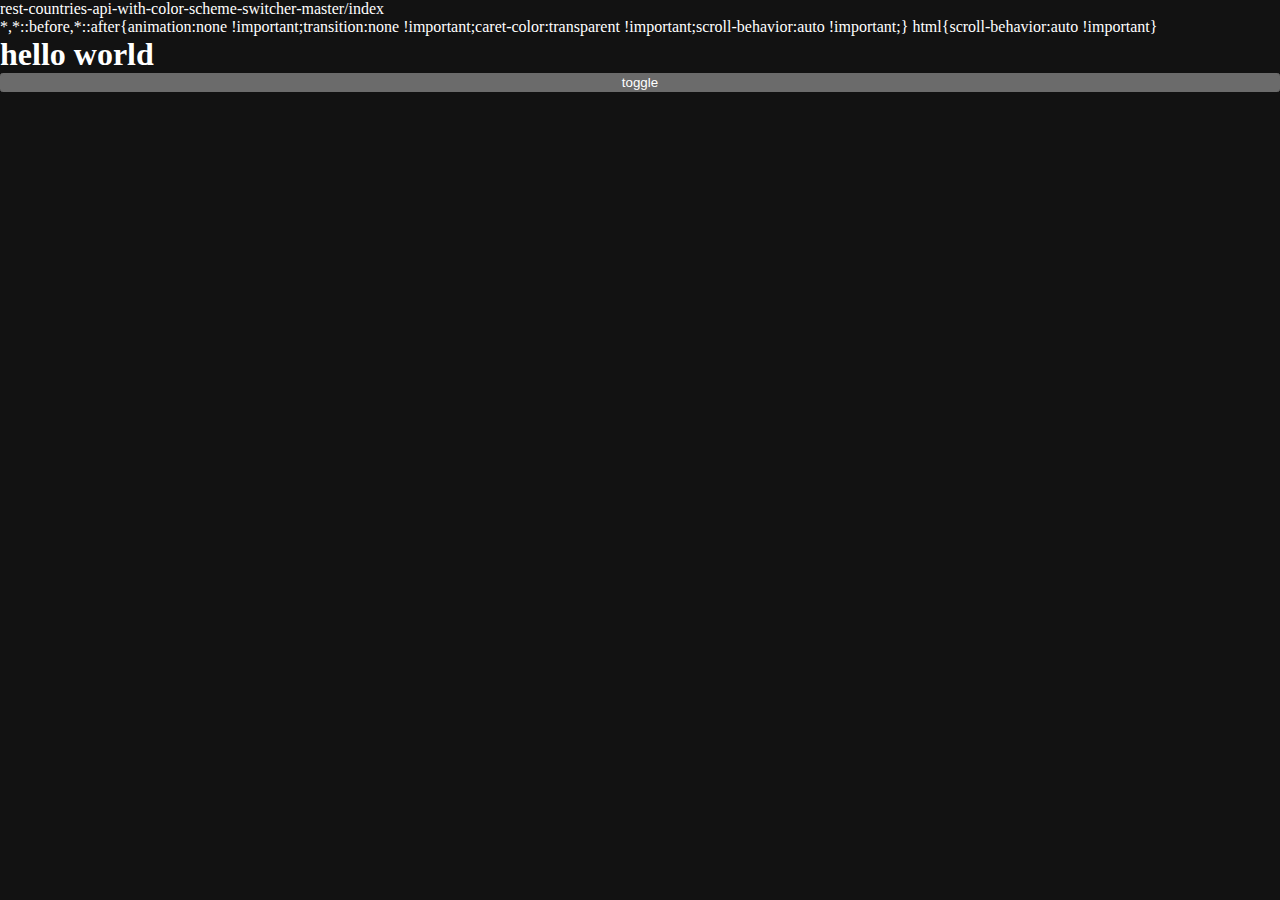
==== src/index.html @ 4527ab5f "first commit of the project, start up and a litte of commit" ====
<!DOCTYPE html>
<html lang="en" class="dark">
<head>
    <meta charset="UTF-8">
    <meta name="viewport" content="width=device-width, initial-scale=1.0">
    <link rel="shortcut icon" href="../public/Moha_tangx logo.png" type="image/x-icon">
    <link rel="stylesheet" href="style.css">
    <title>rest-countries-api-with-color-scheme-switcher-master/index</title>
</head>
<body>
    <nav></nav>
    <header></header>
    <main>
        <h1>hello  world</h1>
        <button>toggle</button>
    </main>
    <footer>
    </footer>
    <script src="app.js" ></script>
</body>
</html>
---- src/style.css ----
*,
*::before,
*::after{
padding:0;
margin: 0;
box-sizing: border-box;
text-decoration: none;
display: flex;
flex-direction: column;
}

html.dark{
    color-scheme: dark;
}
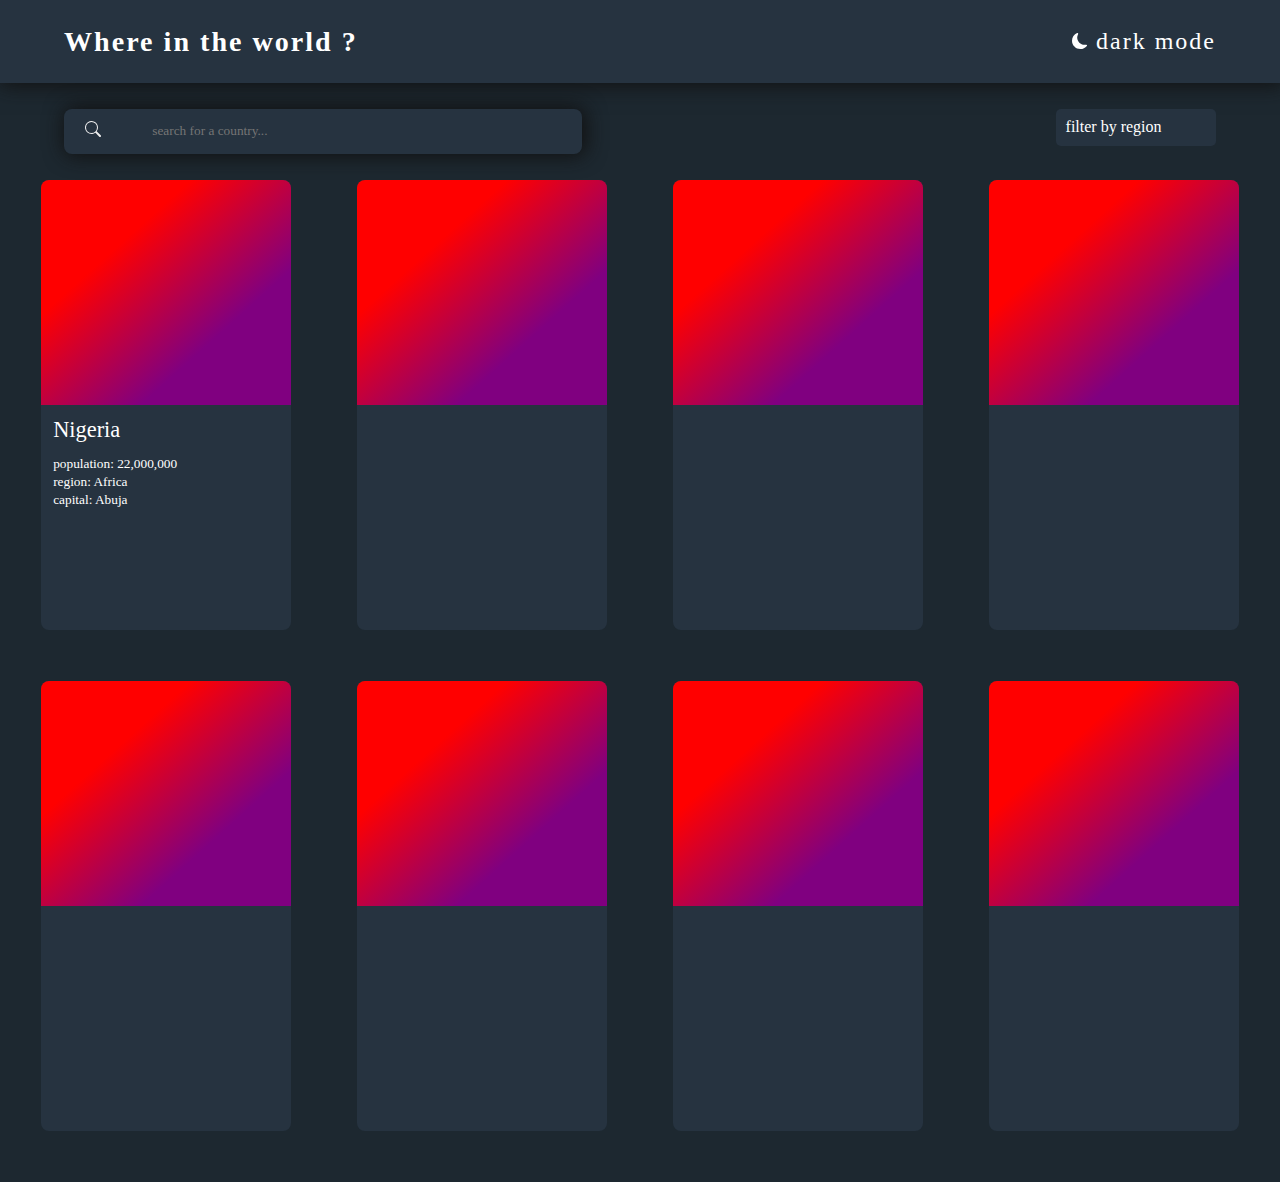
==== commit f9e44fe4: "done with the home page" ====
--- a/src/index.html
+++ b/src/index.html
@@ -1,21 +1,110 @@
 <!DOCTYPE html>
 <html lang="en" class="dark">
-<head>
-    <meta charset="UTF-8">
-    <meta name="viewport" content="width=device-width, initial-scale=1.0">
-    <link rel="shortcut icon" href="../public/Moha_tangx logo.png" type="image/x-icon">
-    <link rel="stylesheet" href="style.css">
-    <title>rest-countries-api-with-color-scheme-switcher-master/index</title>
-</head>
-<body>
-    <nav></nav>
-    <header></header>
-    <main>
-        <h1>hello  world</h1>
-        <button>toggle</button>
-    </main>
-    <footer>
-    </footer>
-    <script src="app.js" ></script>
-</body>
+
+    <head>
+        <meta charset="UTF-8">
+        <meta name="viewport" content="width=device-width, initial-scale=1.0">
+        <link rel="stylesheet" href="style.css">
+        <link rel="shortcut icon" href="../public/Moha_tangx logo.png" type="image/x-icon">
+        <title>rest-countries-api-with-color-scheme-switcher-master/index</title>
+    </head>
+
+    <body>
+        <nav>
+            <h3>
+                Where in the world ?
+            </h3>
+            <button class="dark-mode-toggle-btn">
+                <i>
+                    <svg xmlns="http://www.w3.org/2000/svg" width="16" height="16" fill="currentColor"
+                        class="bi bi-moon-fill" viewBox="0 0 16 16">
+                        <path
+                            d="M6 .278a.768.768 0 0 1 .08.858 7.208 7.208 0 0 0-.878 3.46c0 4.021 3.278 7.277 7.318 7.277.527 0 1.04-.055 1.533-.16a.787.787 0 0 1 .81.316.733.733 0 0 1-.031.893A8.349 8.349 0 0 1 8.344 16C3.734 16 0 12.286 0 7.71 0 4.266 2.114 1.312 5.124.06A.752.752 0 0 1 6 .278z" />
+                    </svg>
+                </i>
+                dark mode
+            </button>
+        </nav>
+        <header>
+            <div class="search-container">
+                    <div class="search">
+                        <i>
+                            <svg xmlns="http://www.w3.org/2000/svg" width="16" height="16" fill="#eee" class="bi bi-search"
+                                viewBox="0 0 16 16">
+                                <path
+                                    d="M11.742 10.344a6.5 6.5 0 1 0-1.397 1.398h-.001c.03.04.062.078.098.115l3.85 3.85a1 1 0 0 0 1.415-1.414l-3.85-3.85a1.007 1.007 0 0 0-.115-.1zM12 6.5a5.5 5.5 0 1 1-11 0 5.5 5.5 0 0 1 11 0z" />
+                            </svg>
+                        </i>
+                        <input type="search" name="search" id="search-input" placeholder="search for a country...">
+                    </div>
+                    <div class="filter">
+                        <div class="select">
+                            filter by region
+                        </div>
+                        <div class="options">
+                            <div class="option">
+                                <span>Africa</span>
+                            </div>
+                            <div class="option">
+                                <span>Africa</span>
+                            </div>
+                            <div class="option">
+                                <span>Africa</span>
+                            </div>
+                            <div class="option">
+                                <span>Africa</span>
+                            </div>
+                        </div>
+                    </div>
+                </div>
+            </header>
+        <main>
+            <div class="cards-container">
+                <div class="card">
+                    <div class="card-img"></div>
+                    <div class="card-description">
+                        <p class="name">Nigeria</p>
+                        <small class="population">
+                            population: 22,000,000
+                        </small><br>
+                        <small class="region">
+                            region: Africa
+                        </small><br>
+                        <small class="capital">
+                            capital: Abuja
+                        </small>
+                    </div>
+                </div>
+                <div class="card">
+                    <div class="card-img"></div>
+                    <div class="card-description"></div>
+                </div>
+                <div class="card">
+                    <div class="card-img"></div>
+                    <div class="card-description"></div>
+                </div>
+                <div class="card">
+                    <div class="card-img"></div>
+                    <div class="card-description"></div>
+                </div>
+                <div class="card">
+                    <div class="card-img"></div>
+                    <div class="card-description"></div>
+                </div>
+                <div class="card">
+                    <div class="card-img"></div>
+                    <div class="card-description"></div>
+                </div>
+                <div class="card">
+                    <div class="card-img"></div>
+                    <div class="card-description"></div>
+                </div>
+                <div class="card">
+                    <div class="card-img"></div>
+                    <div class="card-description"></div>
+                </div>
+            </div>
+        </main>
+        <script src="app.js"></script>
+    </body>
 </html>--- a/src/style.css
+++ b/src/style.css
@@ -5,10 +5,168 @@
 margin: 0;
 box-sizing: border-box;
 text-decoration: none;
-display: flex;
-flex-direction: column;
+font-family: myfont;
+color: var(--white);
+}
+:root{
+--Dark-Mode-Elements: hsl(210, 25%, 20%);
+--VeryDark-Mode-Background: hsl(205, 25%, 15%);
+--VeryLight-Mode-Text: hsl(200, 15%, 10%);
+--Light-Mode-Input: hsl(0, 0%, 50%);
+--Light-Mode-Background: hsl(0, 0%, 95%);
+--white: hsl(0, 0%, 100%);
+--rounded:5px;
+--corner:.5rem;
+}
+@font-face {
+    font-family: myfont;
+    src: url(./assets/fonts/font2/static/HankenGrotesk-Medium.ttf);
+}
+body{
+    background: var(--VeryDark-Mode-Background);
+}
+nav{
+    background: var(--Dark-Mode-Elements);
+    box-shadow: 2px 0 20px 2px #111;
+    font-size: 1.5rem;
+    letter-spacing: 2px;
+}
+.dark-mode-toggle-btn{
+    font-size: 1.5rem;
+    letter-spacing: 2px;
+}
+nav,.search-container{
+    width: 100%;
+    display: flex;
+    justify-content: space-between;
+    padding: 2% 5%;
 }
 
-html.dark{
-    color-scheme: dark;
-}+@media only screen and (width<500px){
+    .search-container{
+        flex-direction: column;
+    }
+    .filter{
+        margin-top: 4%;
+        flex: 1;
+        min-width: 50%;
+    }
+    .search{
+        padding: 2% 0;
+    }
+}
+.dark-mode-toggle-btn{
+    border: none;
+    outline: none;
+    background:none;
+    cursor: pointer;
+    padding-left: 10px;
+}
+.search{
+    min-width: 45%;
+    border-radius: var(--corner);
+    background: var(--Dark-Mode-Elements);
+    align-items: center;
+    display:flex;
+    justify-content: space-around;
+    box-shadow: 2px 0 20px 2px #111;
+}
+
+.search>*{
+    padding-inline: 4%;
+}
+.search-container>.search input{
+    border: none;
+    border-radius: inherit;
+    background: transparent;
+    flex: 1;
+    text-indent: 10px;
+}
+.search input:focus{
+    border: none;
+    outline: none;
+}
+
+.search:has( input:focus){
+    outline: 2px solid #fff;
+}
+.filter{
+    position: relative;
+    width: clamp(20ch,20%,100px);
+}
+.filter>.select {
+    width: 100%;
+    margin-bottom: 5%;
+    border-radius: var(--rounded);
+    background: var(--Dark-Mode-Elements);
+    padding: 6%;
+}
+.options{
+    position: absolute;
+    width: 100%;
+    overflow: hidden;
+    scale: 0;
+    height: 0;
+    transition: scale 200ms;
+    border-radius: var(--rounded);
+    background: var(--Dark-Mode-Elements);
+    padding: 0 4%;
+    box-shadow: 2px 0 20px 2px #111;
+}
+.option{
+    padding: 4% 0;
+}
+
+.select:hover+.options{
+    scale: 1;
+    height: auto;
+    cursor: pointer;
+}
+
+main{
+    width: 100%;
+}
+main>.cards-container{
+   width: 100%;
+   align-items: center;
+   display:flex;
+   justify-content: space-evenly;
+   flex-wrap: wrap;
+   gap: 2%;
+}
+
+.card{
+    height: 50svh;
+    min-width: 250px;
+    max-width: 100svw;
+    width: 15svw;
+    margin-bottom: 4%;
+    border-radius: var(--corner);
+    background: var(--Dark-Mode-Elements);
+    cursor: pointer;
+}
+.card:hover{
+    box-shadow:2px 0 20px 2px #111;
+}
+.card-img,.card-description{
+    width: 100%;
+    height: 50%;
+    border-radius: inherit;
+}
+.card-img{
+    border-bottom-left-radius: 0;
+    border-bottom-right-radius: 0;
+    background: linear-gradient(to bottom right, red 30%,purple 70%);
+}
+
+.card-description{
+    padding: 5%;
+    font-size: 1rem;
+    font-weight: lighter;
+    left: 3px;
+}
+.card-description .name{
+    font-size: 1.4rem;
+    font-weight: 400;
+    margin-block-end: 5%;
+}
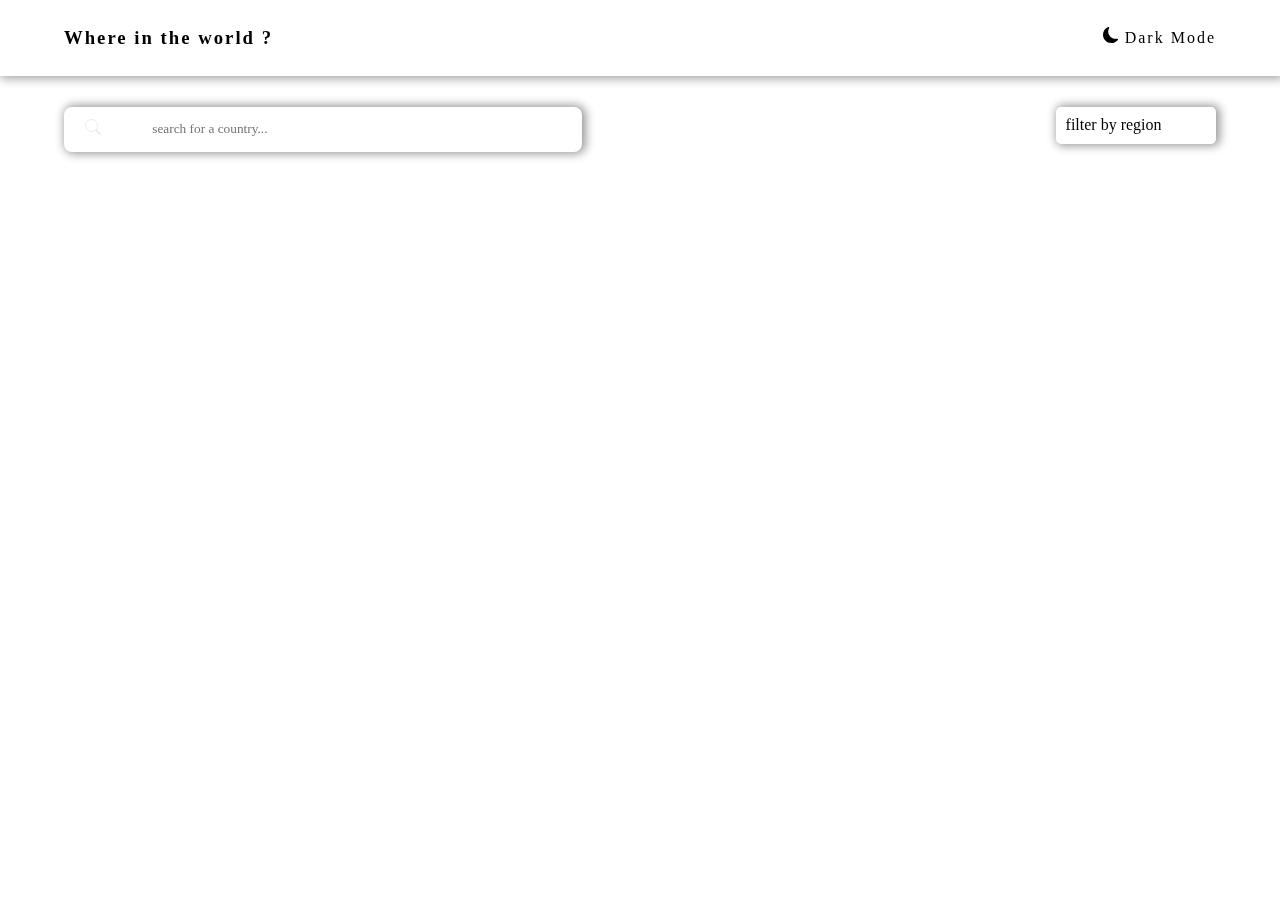
==== commit 605710e3: "some commits layout just det stress person" ====
--- a/src/index.html
+++ b/src/index.html
@@ -1,5 +1,5 @@
 <!DOCTYPE html>
-<html lang="en" class="dark">
+<html lang="en">
 
     <head>
         <meta charset="UTF-8">
@@ -8,26 +8,25 @@
         <link rel="shortcut icon" href="../public/Moha_tangx logo.png" type="image/x-icon">
         <title>rest-countries-api-with-color-scheme-switcher-master/index</title>
     </head>
-
     <body>
-        <nav>
+        <nav class="element">
             <h3>
                 Where in the world ?
             </h3>
-            <button class="dark-mode-toggle-btn">
-                <i>
+            <div class="dark-mode-toggle-btn">
                     <svg xmlns="http://www.w3.org/2000/svg" width="16" height="16" fill="currentColor"
-                        class="bi bi-moon-fill" viewBox="0 0 16 16">
+                        class="bi bi-moon-fill" viewBox="0 0 16 16" >
                         <path
                             d="M6 .278a.768.768 0 0 1 .08.858 7.208 7.208 0 0 0-.878 3.46c0 4.021 3.278 7.277 7.318 7.277.527 0 1.04-.055 1.533-.16a.787.787 0 0 1 .81.316.733.733 0 0 1-.031.893A8.349 8.349 0 0 1 8.344 16C3.734 16 0 12.286 0 7.71 0 4.266 2.114 1.312 5.124.06A.752.752 0 0 1 6 .278z" />
                     </svg>
-                </i>
-                dark mode
-            </button>
+                <span>
+                    Dark Mode
+                </span>
+            </div>
         </nav>
-        <header>
+        <header class="background">
             <div class="search-container">
-                    <div class="search">
+                    <div class="search element">
                         <i>
                             <svg xmlns="http://www.w3.org/2000/svg" width="16" height="16" fill="#eee" class="bi bi-search"
                                 viewBox="0 0 16 16">
@@ -38,10 +37,10 @@
                         <input type="search" name="search" id="search-input" placeholder="search for a country...">
                     </div>
                     <div class="filter">
-                        <div class="select">
+                        <div class="select element">
                             filter by region
                         </div>
-                        <div class="options">
+                        <div class="options element">
                             <div class="option">
                                 <span>Africa</span>
                             </div>
@@ -58,9 +57,9 @@
                     </div>
                 </div>
             </header>
-        <main>
+        <main class="background">
             <div class="cards-container">
-                <div class="card">
+                <!-- <div class="card element">
                     <div class="card-img"></div>
                     <div class="card-description">
                         <p class="name">Nigeria</p>
@@ -74,35 +73,7 @@
                             capital: Abuja
                         </small>
                     </div>
-                </div>
-                <div class="card">
-                    <div class="card-img"></div>
-                    <div class="card-description"></div>
-                </div>
-                <div class="card">
-                    <div class="card-img"></div>
-                    <div class="card-description"></div>
-                </div>
-                <div class="card">
-                    <div class="card-img"></div>
-                    <div class="card-description"></div>
-                </div>
-                <div class="card">
-                    <div class="card-img"></div>
-                    <div class="card-description"></div>
-                </div>
-                <div class="card">
-                    <div class="card-img"></div>
-                    <div class="card-description"></div>
-                </div>
-                <div class="card">
-                    <div class="card-img"></div>
-                    <div class="card-description"></div>
-                </div>
-                <div class="card">
-                    <div class="card-img"></div>
-                    <div class="card-description"></div>
-                </div>
+                </div> -->
             </div>
         </main>
         <script src="app.js"></script>
--- a/src/style.css
+++ b/src/style.css
@@ -1,107 +1,142 @@
 *,
 *::before,
-*::after{
-padding:0;
-margin: 0;
-box-sizing: border-box;
-text-decoration: none;
-font-family: myfont;
-color: var(--white);
-}
-:root{
---Dark-Mode-Elements: hsl(210, 25%, 20%);
---VeryDark-Mode-Background: hsl(205, 25%, 15%);
---VeryLight-Mode-Text: hsl(200, 15%, 10%);
---Light-Mode-Input: hsl(0, 0%, 50%);
---Light-Mode-Background: hsl(0, 0%, 95%);
---white: hsl(0, 0%, 100%);
---rounded:5px;
---corner:.5rem;
-}
+*::after {
+    padding: 0;
+    margin: 0;
+    box-sizing: border-box;
+    text-decoration: none;
+    font-family: myfont;
+    list-style-type: none;
+}
+
+:root {
+    --Dark-Mode-Elements: hsl(200, 25%, 20%);
+    --VeryDark-Mode-Background: hsl(205, 25%, 15%);
+    --VeryLight-Mode-Text: hsl(200, 15%, 10%);
+    --Light-Mode-Input: hsl(0, 0%, 50%);
+    --Light-Mode-Background: hsl(0, 0%, 95%);
+    --white: hsl(0, 0%, 100%);
+    --rounded: 5px;
+    --corner: .5rem;
+    --light: 2px 0 10px 2px hsla(0, 0%, 0%, 0.4);
+}
+
 @font-face {
     font-family: myfont;
     src: url(./assets/fonts/font2/static/HankenGrotesk-Medium.ttf);
 }
-body{
+
+.background.dark{
     background: var(--VeryDark-Mode-Background);
-}
-nav{
+    color: var(--white);
+}
+
+.element.dark {
     background: var(--Dark-Mode-Elements);
-    box-shadow: 2px 0 20px 2px #111;
-    font-size: 1.5rem;
+    color: var(--white);
+}
+
+nav.element{
     letter-spacing: 2px;
+    box-shadow: var(--light);
+    background: var(--white);
+    position: fixed;
+    width: 100%;
+    padding-block: 3svh;
+}
+header{
+    position: fixed;
+    margin-top:9svh;
+    width: 100%;
 }
 .dark-mode-toggle-btn{
-    font-size: 1.5rem;
     letter-spacing: 2px;
 }
-nav,.search-container{
-    width: 100%;
+
+nav,
+.search-container {
     display: flex;
     justify-content: space-between;
     padding: 2% 5%;
 }
-
-@media only screen and (width<500px){
-    .search-container{
+@media only screen and (width<500px) {
+    .search-container {
         flex-direction: column;
     }
-    .filter{
+
+    .filter {
         margin-top: 4%;
         flex: 1;
         min-width: 50%;
     }
-    .search{
+
+    .search {
         padding: 2% 0;
     }
 }
-.dark-mode-toggle-btn{
+
+.dark-mode-toggle-btn {
     border: none;
     outline: none;
-    background:none;
+    background: none;
     cursor: pointer;
     padding-left: 10px;
 }
-.search{
+
+.search {
     min-width: 45%;
     border-radius: var(--corner);
-    background: var(--Dark-Mode-Elements);
     align-items: center;
-    display:flex;
+    display: flex;
     justify-content: space-around;
-    box-shadow: 2px 0 20px 2px #111;
-}
-
-.search>*{
+    box-shadow: var(--light);
+    background: var(--white);
+}
+input#search-input{
+    color: var(--Light-Mode-Input);
+    cursor: pointer;
+}
+
+.search>* {
     padding-inline: 4%;
 }
-.search-container>.search input{
+
+.search-container>.search input {
     border: none;
     border-radius: inherit;
     background: transparent;
     flex: 1;
     text-indent: 10px;
 }
-.search input:focus{
+
+.search input:focus {
     border: none;
     outline: none;
 }
 
-.search:has( input:focus){
+.search:has(input:focus) {
     outline: 2px solid #fff;
 }
-.filter{
+
+.filter {
     position: relative;
-    width: clamp(20ch,20%,100px);
-}
+    width: clamp(20ch, 20%, 100px);
+    cursor: pointer;
+}
+
 .filter>.select {
+    position: relative;
+    box-shadow: var(--light);
     width: 100%;
     margin-bottom: 5%;
     border-radius: var(--rounded);
-    background: var(--Dark-Mode-Elements);
     padding: 6%;
-}
-.options{
+    cursor: pointer;
+    backdrop-filter: blur(10px);
+}
+
+.options {
+    background: var(--white);
     position: absolute;
     width: 100%;
     overflow: hidden;
@@ -109,64 +144,76 @@
     height: 0;
     transition: scale 200ms;
     border-radius: var(--rounded);
-    background: var(--Dark-Mode-Elements);
     padding: 0 4%;
-    box-shadow: 2px 0 20px 2px #111;
-}
-.option{
+    box-shadow: var(--light);
+}
+
+.option {
     padding: 4% 0;
 }
 
-.select:hover+.options{
+.select:hover+.options {
     scale: 1;
     height: auto;
     cursor: pointer;
 }
 
-main{
-    width: 100%;
-}
-main>.cards-container{
-   width: 100%;
-   align-items: center;
-   display:flex;
-   justify-content: space-evenly;
-   flex-wrap: wrap;
-   gap: 2%;
-}
-
-.card{
-    height: 50svh;
+main {
+    padding-top: 1px;
+    min-height: 80svh;
+}
+
+main>.cards-container {
+    padding-top: 1px;
+    margin-top: 30svh;
+    width: 100%;
+    align-items: center;
+    display: flex;
+    justify-content: space-evenly;
+    flex-wrap: wrap;
+    gap: 2%;
+}
+
+.card {
+    min-height: fit-content;
     min-width: 250px;
     max-width: 100svw;
     width: 15svw;
     margin-bottom: 4%;
     border-radius: var(--corner);
-    background: var(--Dark-Mode-Elements);
-    cursor: pointer;
-}
-.card:hover{
-    box-shadow:2px 0 20px 2px #111;
-}
-.card-img,.card-description{
-    width: 100%;
-    height: 50%;
+    cursor: pointer;
+    box-shadow: var(--light);
+}
+
+.card-img,
+.card-description {
+    width: 100%;
+    height: 25svh;
     border-radius: inherit;
 }
-.card-img{
+
+.card-img {
     border-bottom-left-radius: 0;
     border-bottom-right-radius: 0;
-    background: linear-gradient(to bottom right, red 30%,purple 70%);
-}
-
-.card-description{
+    background: linear-gradient(to bottom right, red 30%, purple 70%);
+}
+
+.card-img>img{
+    width: 100%;
+    object-fit: cover;
+    height: 100%;
+    border-radius: inherit;
+    z-index: 3;
+}
+.card-description {
     padding: 5%;
     font-size: 1rem;
     font-weight: lighter;
     left: 3px;
 }
-.card-description .name{
+
+.card-description .name {
     font-size: 1.4rem;
     font-weight: 400;
     margin-block-end: 5%;
-}
+}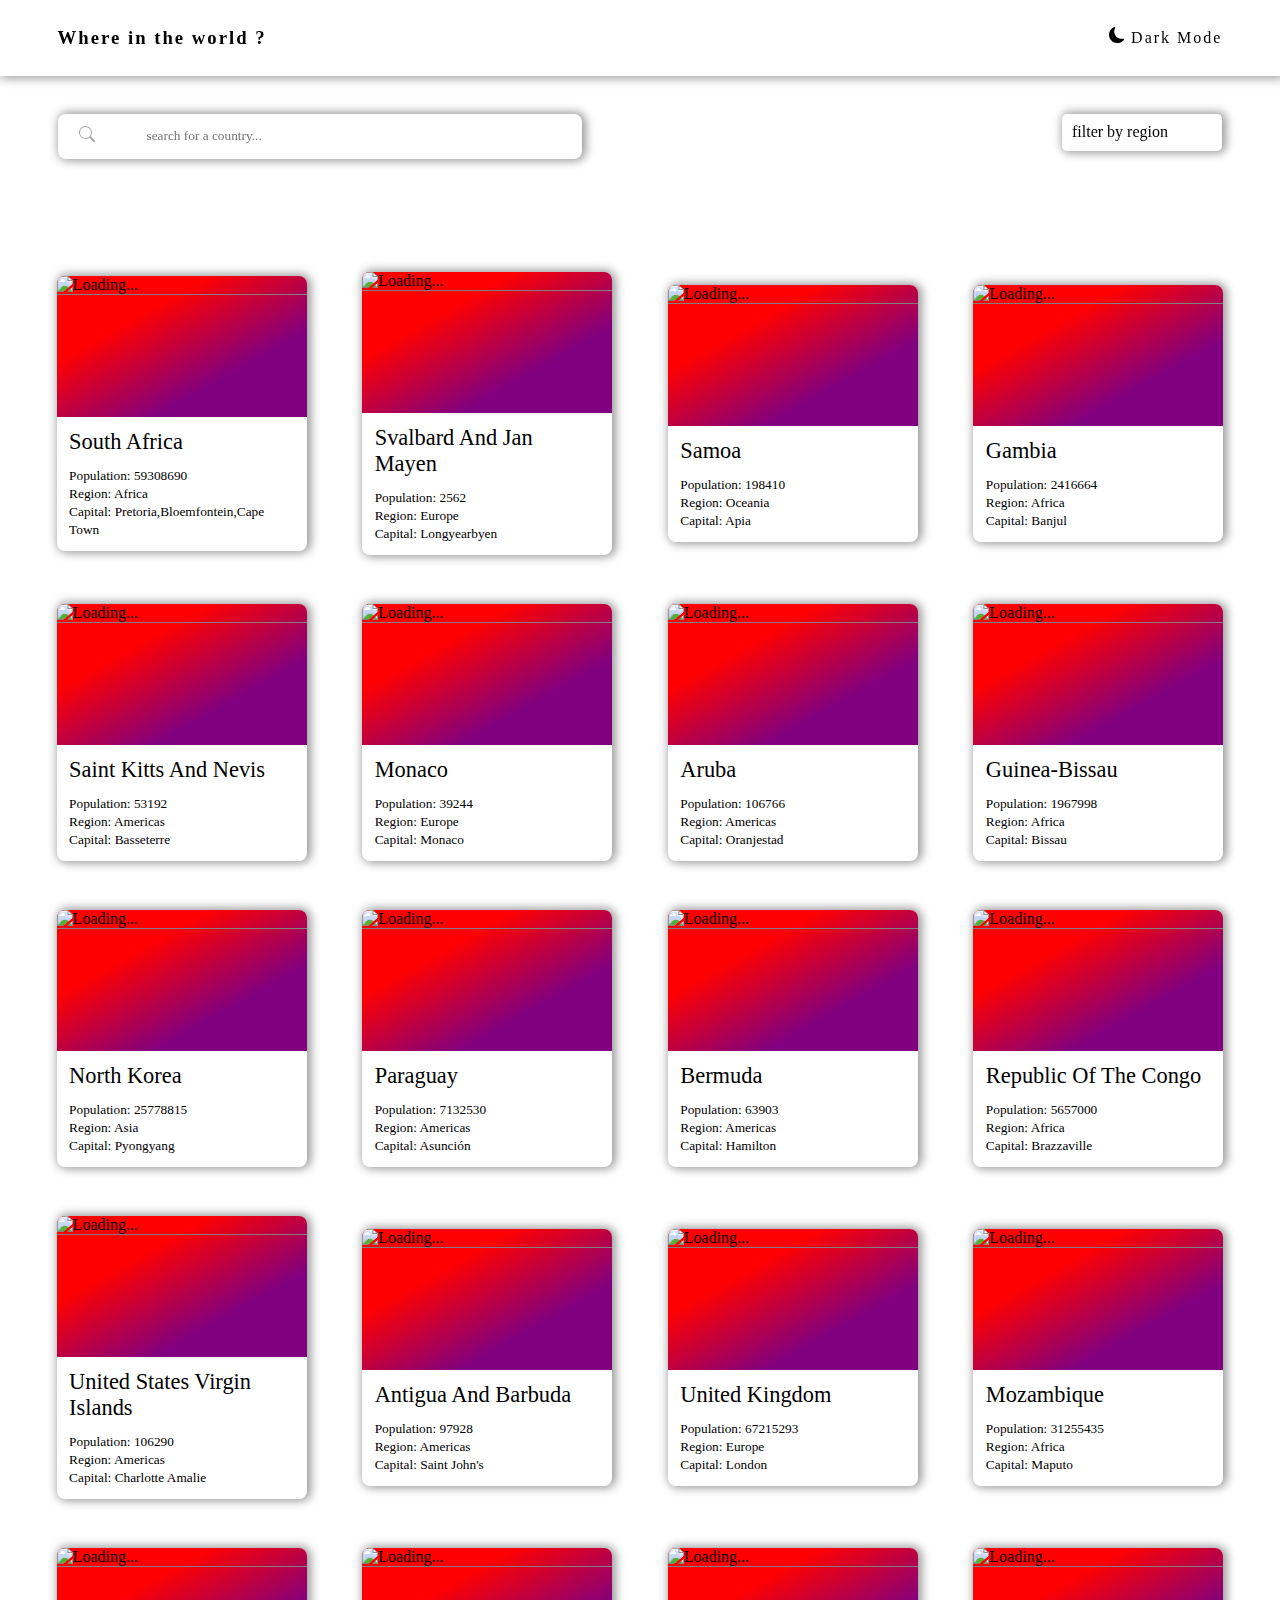
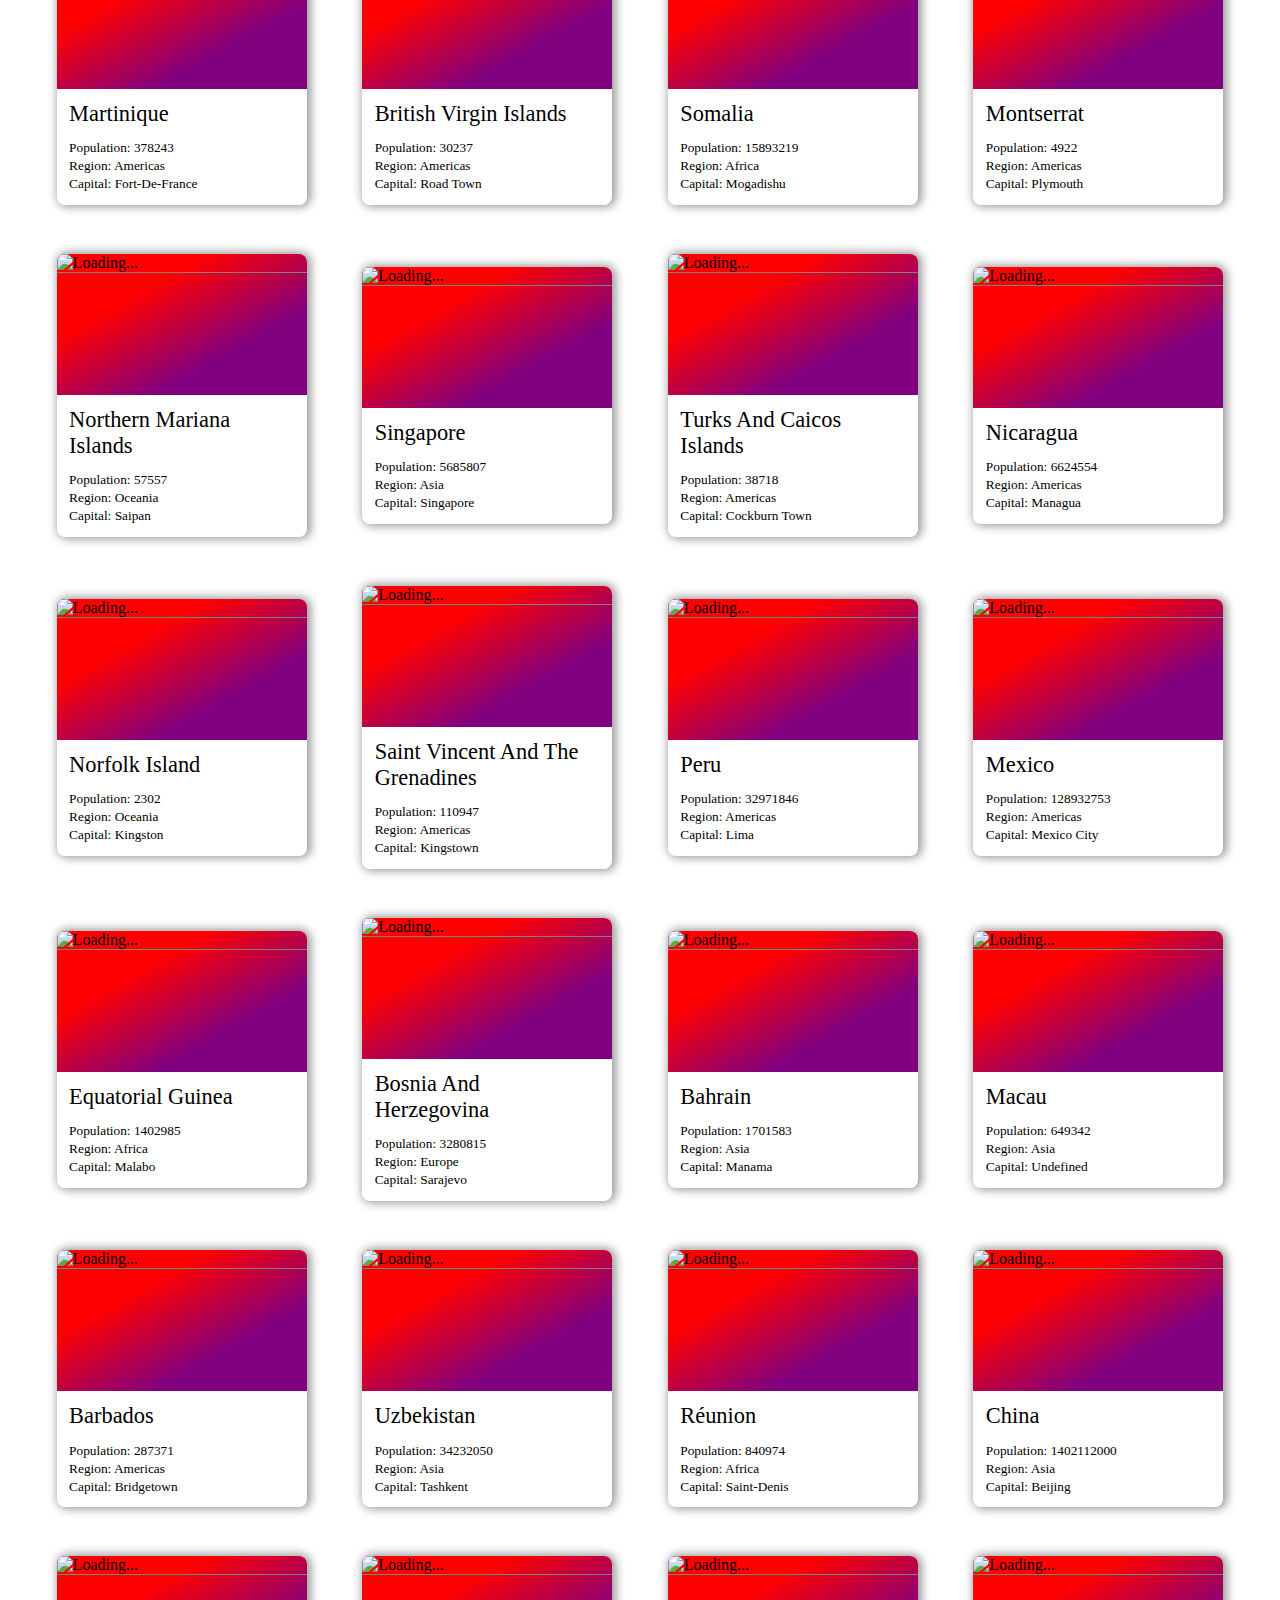
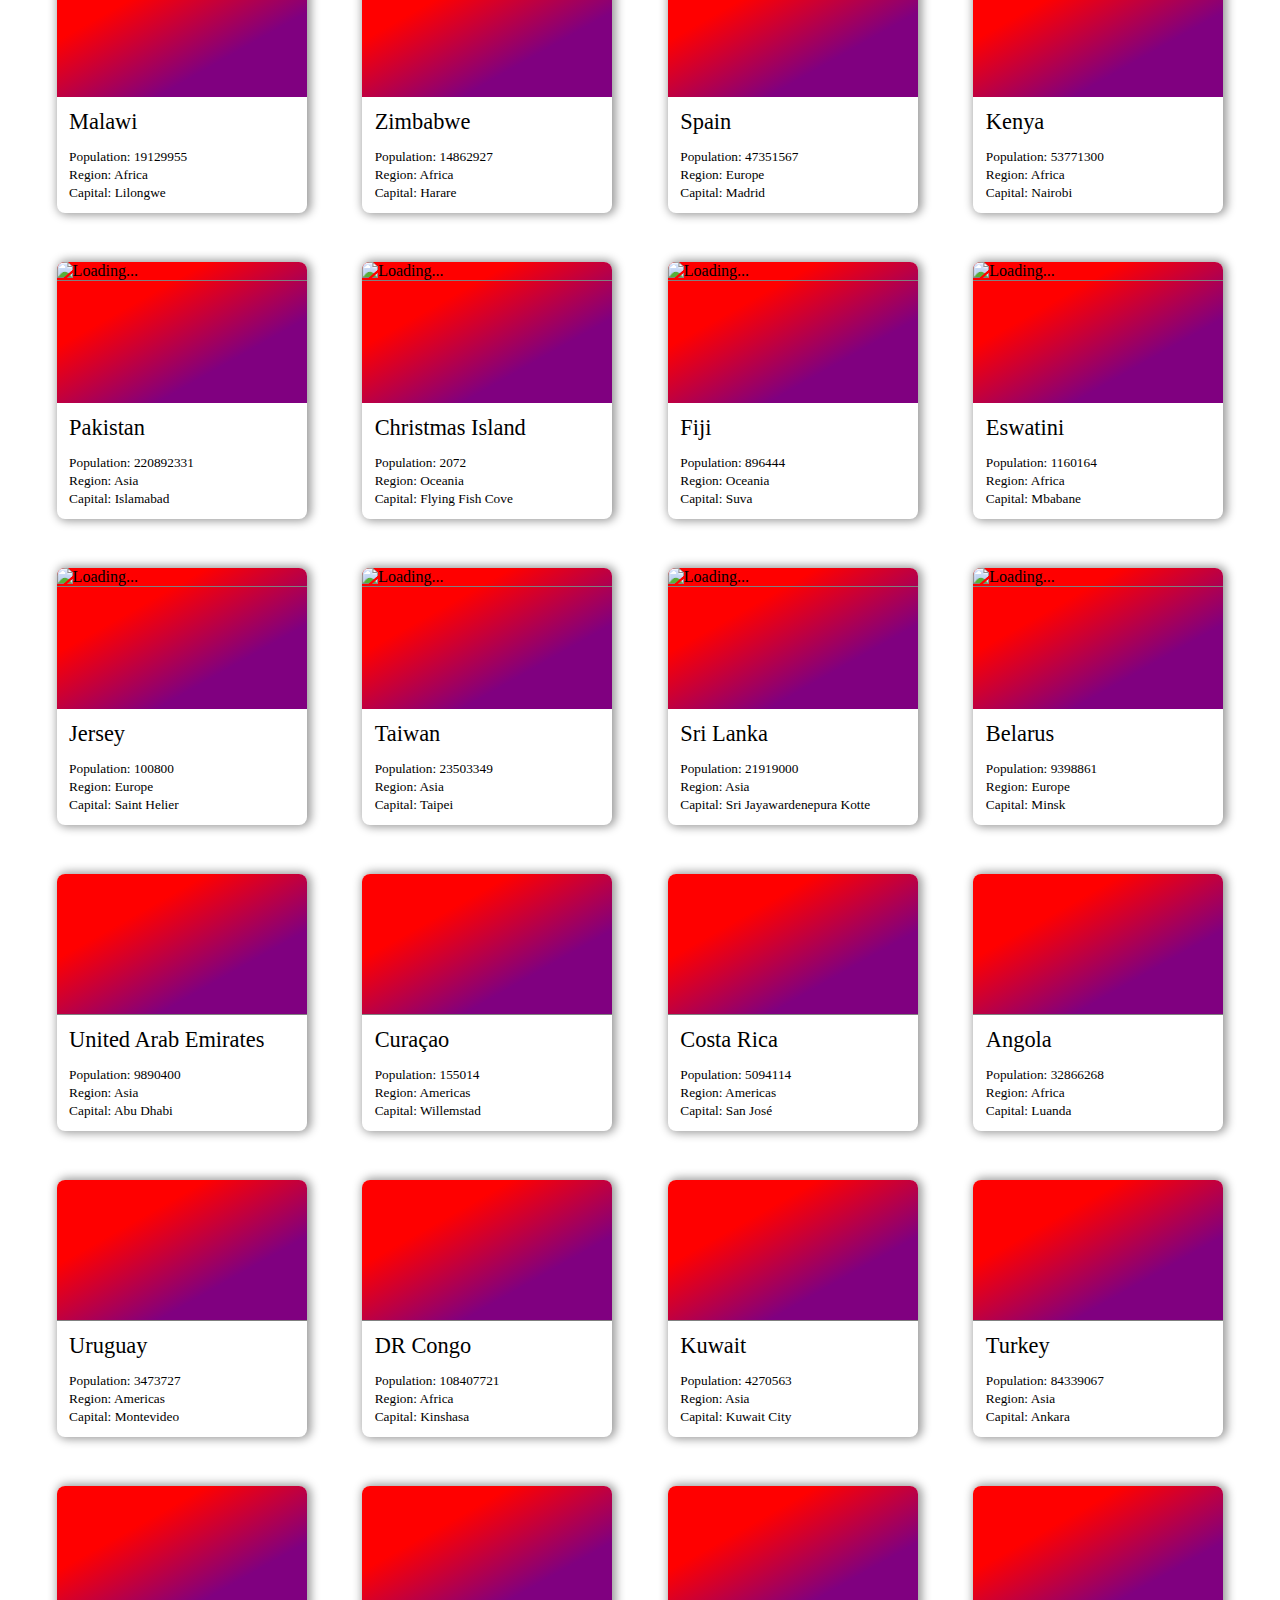
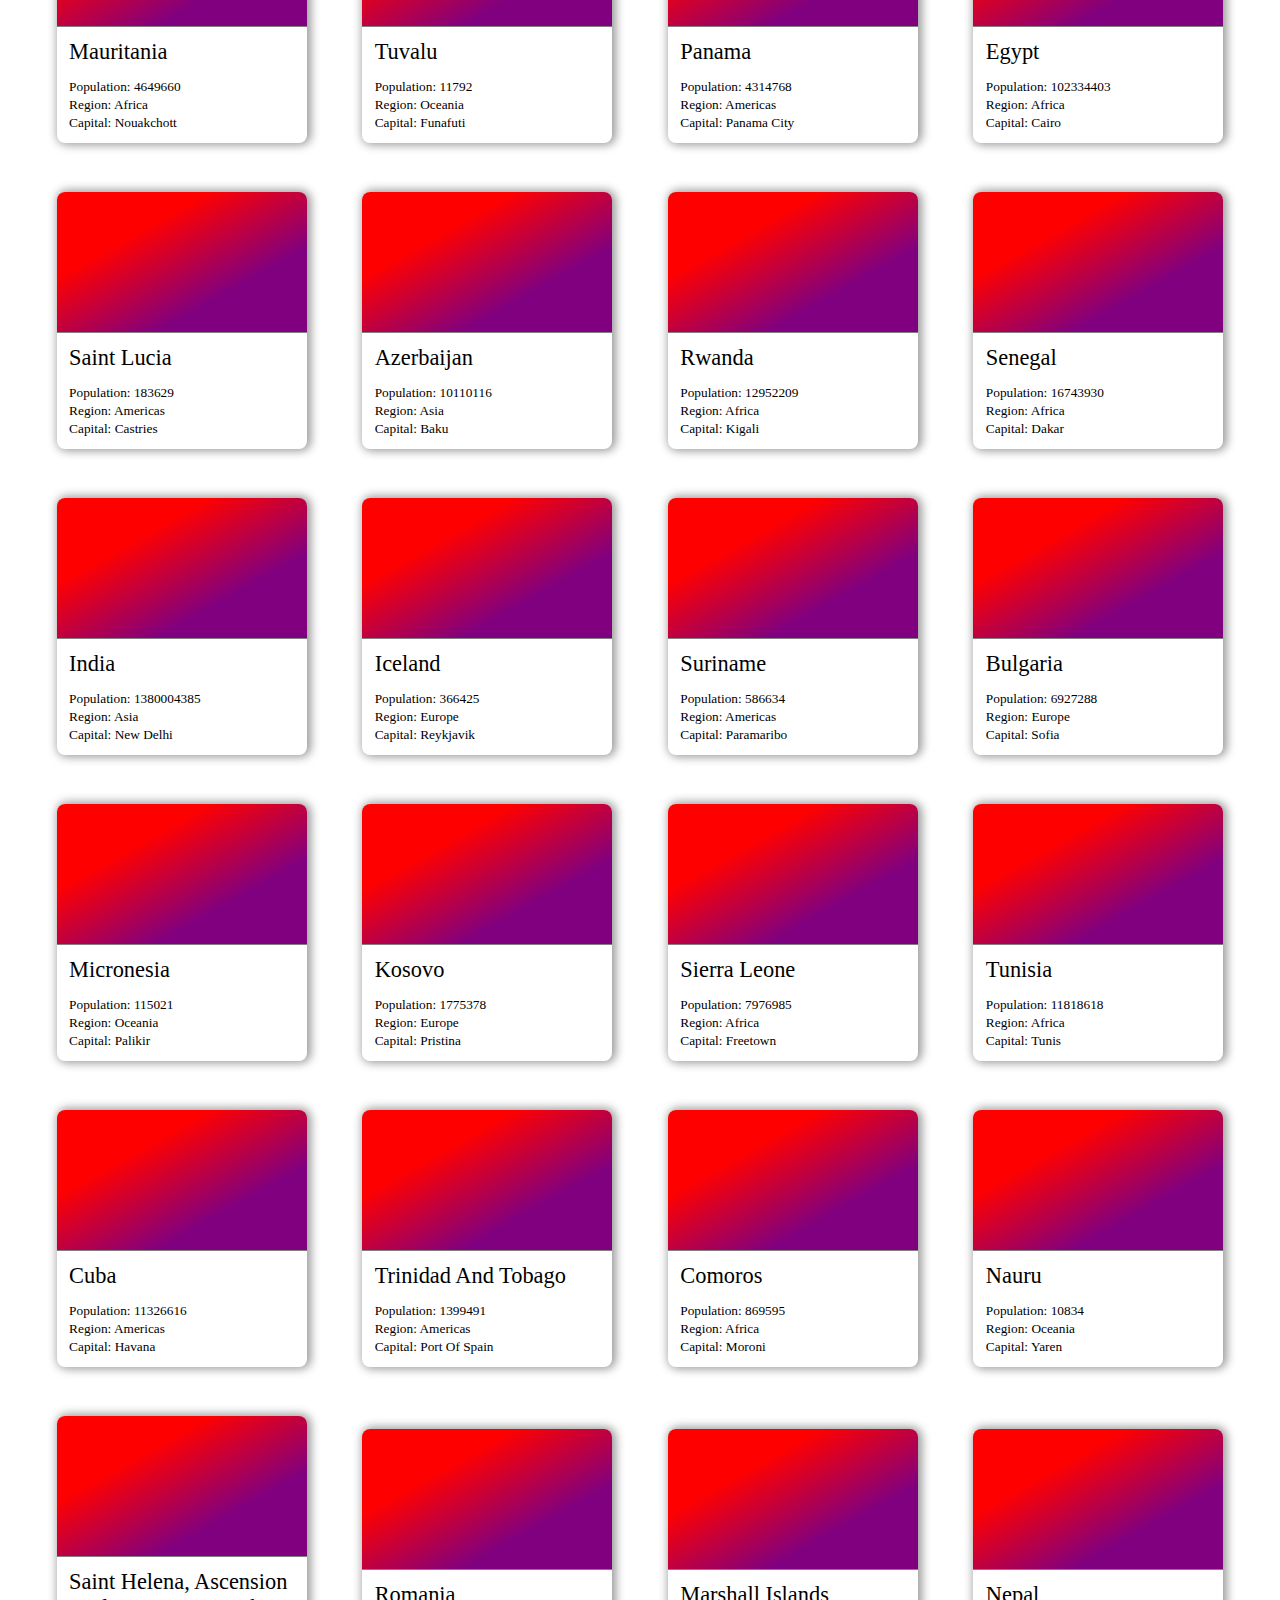
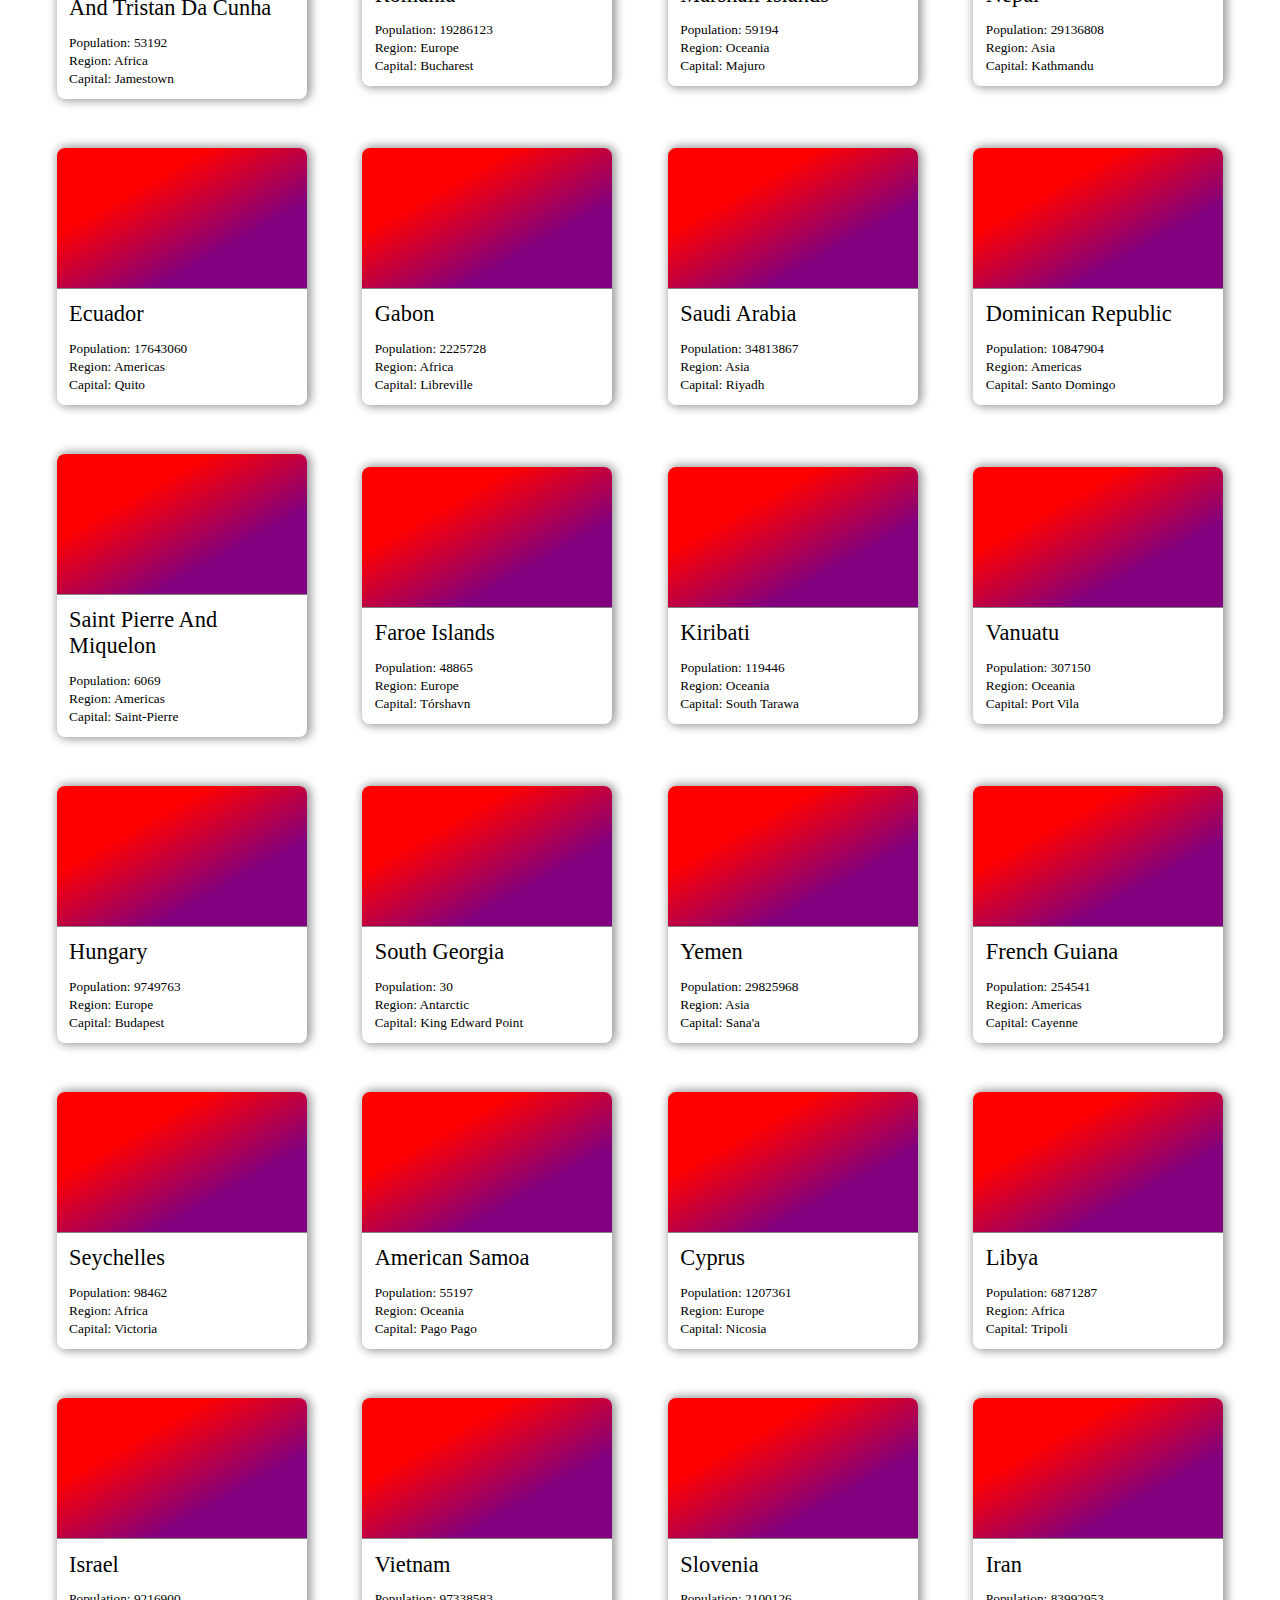
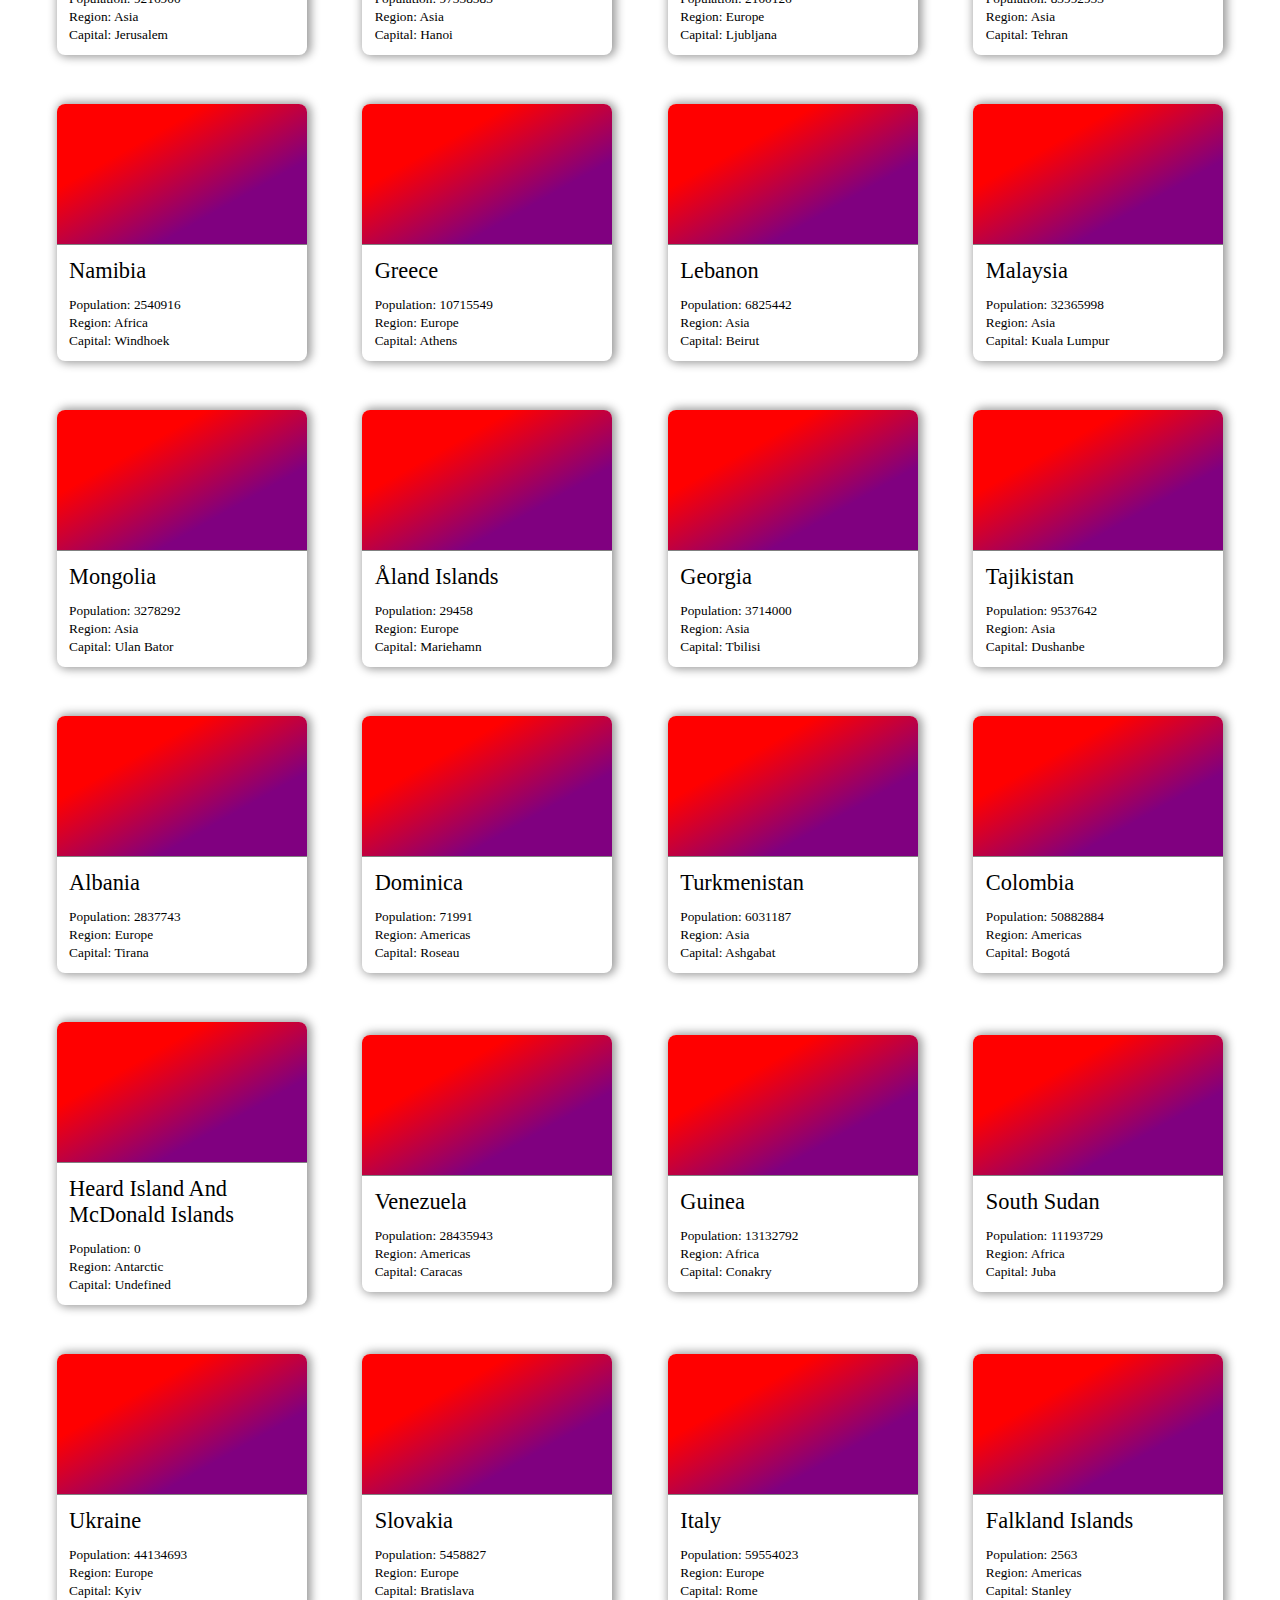
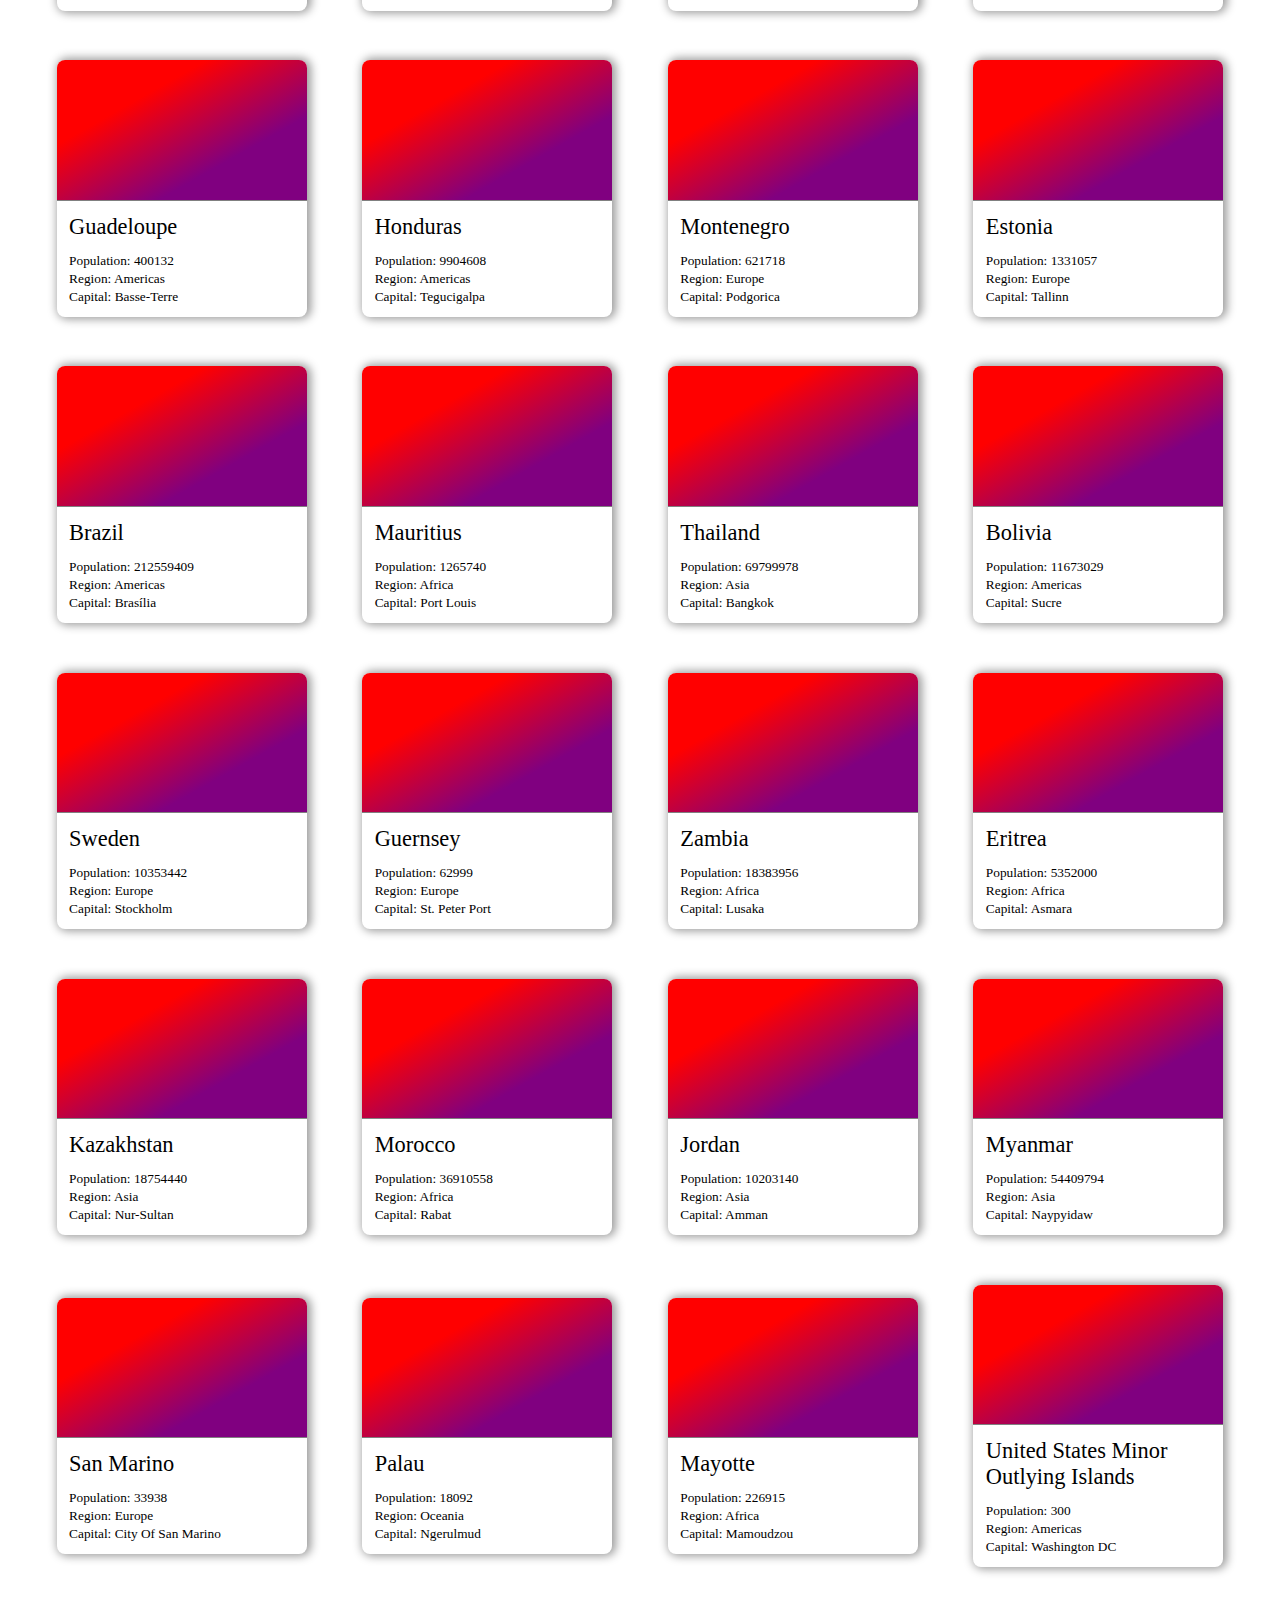
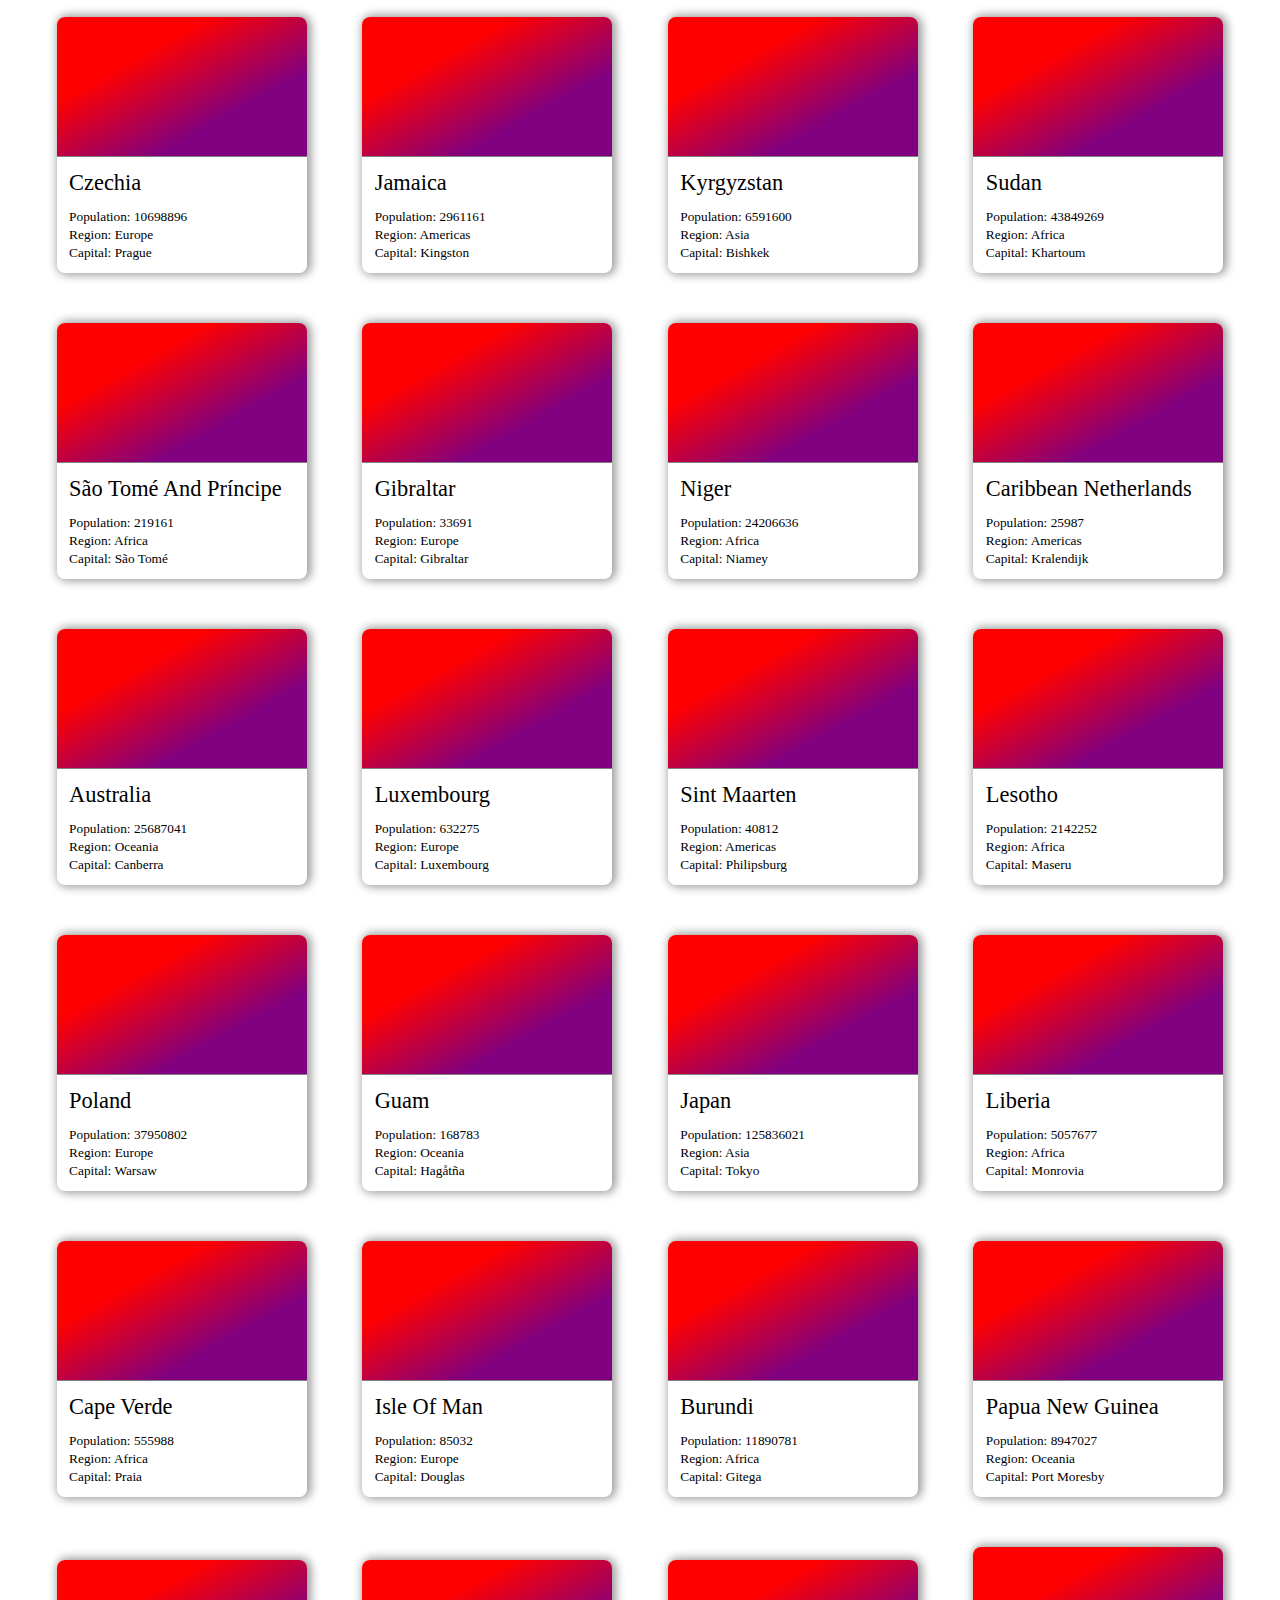
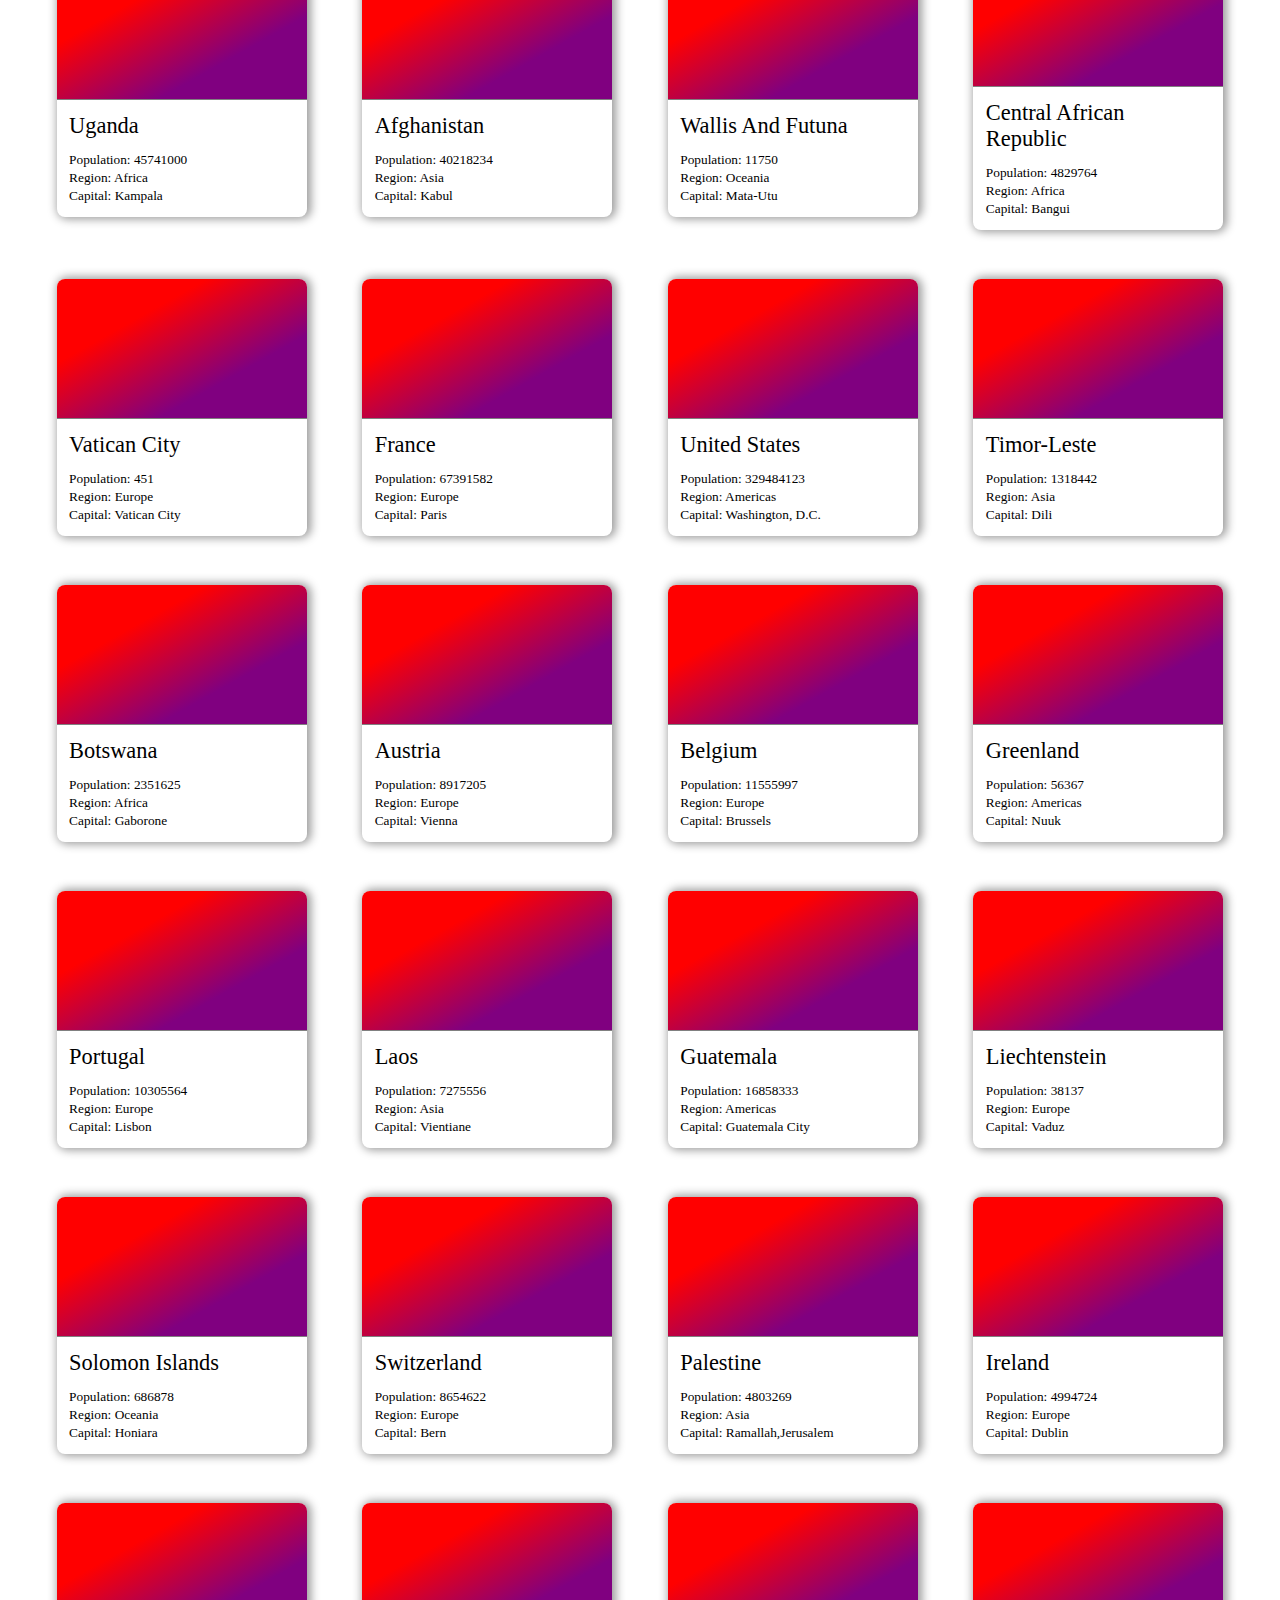
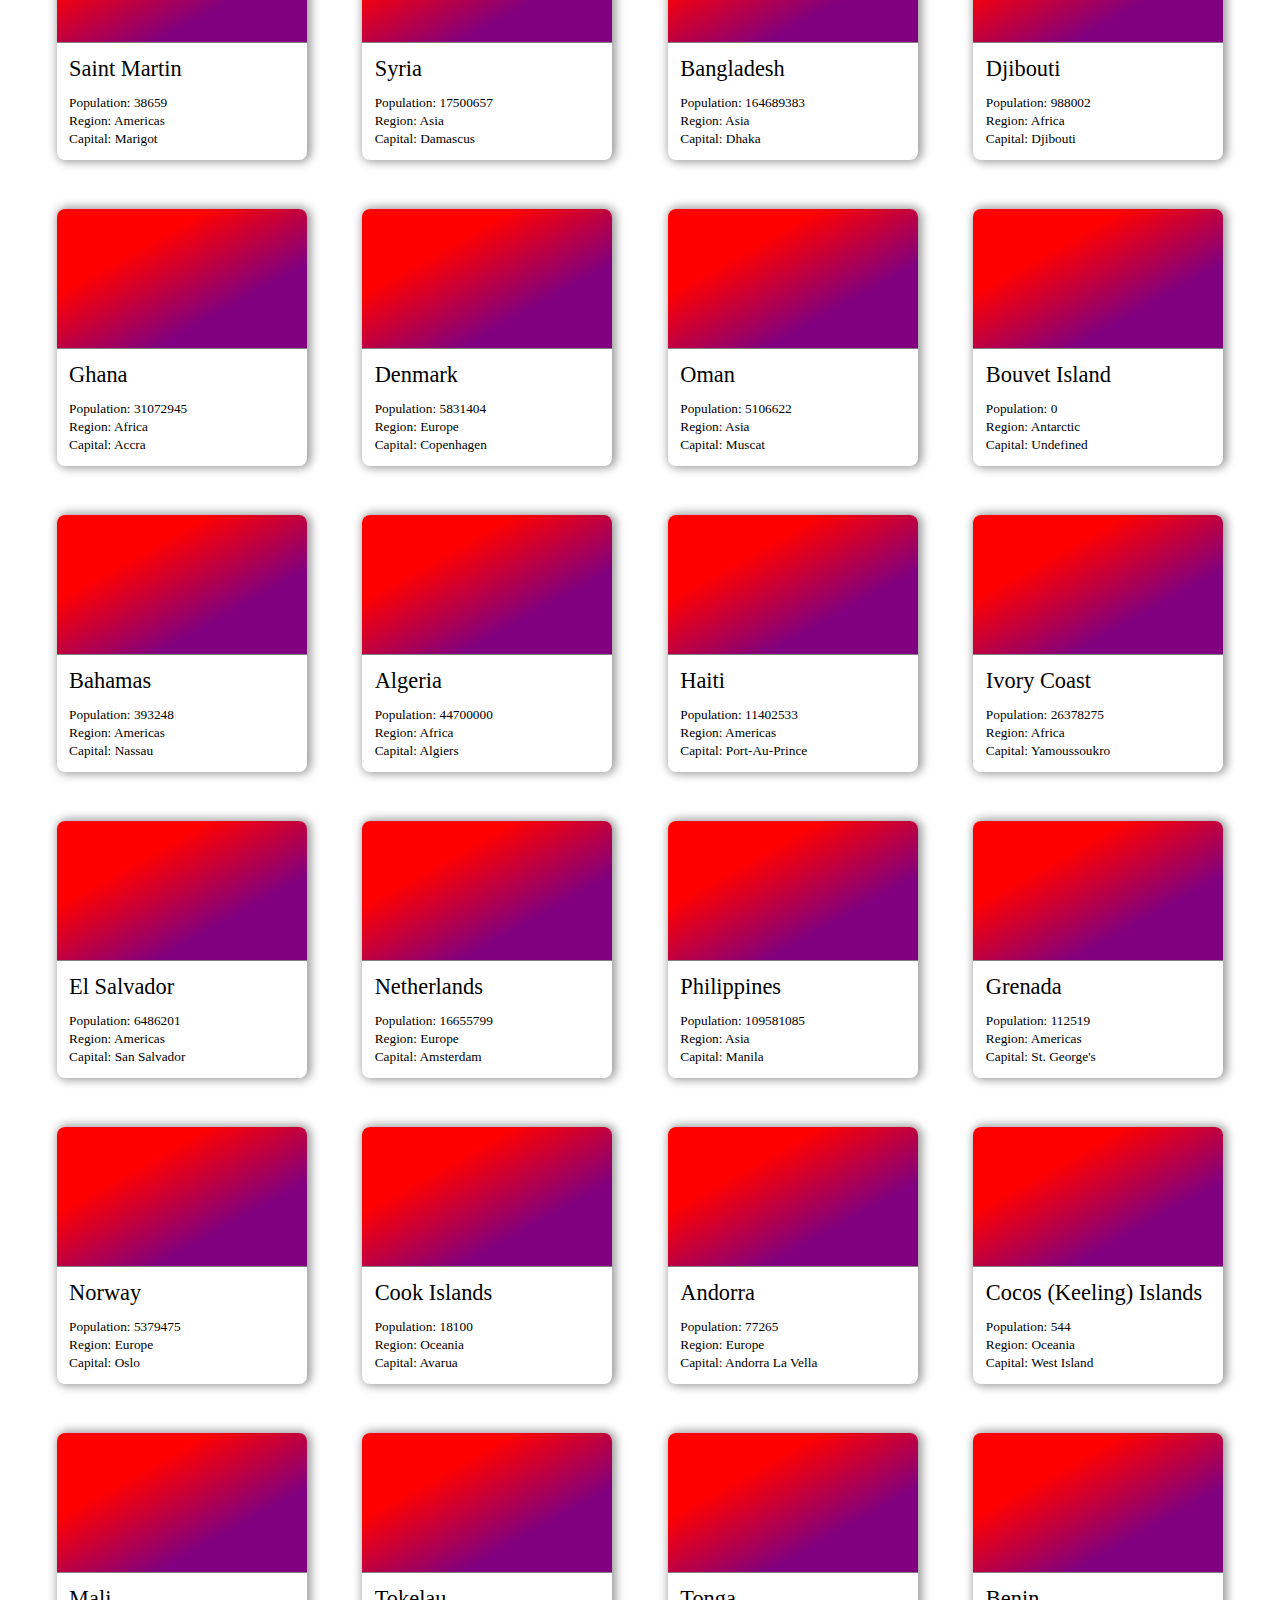
==== commit 4f24e682: "this is when i understand the usefullness of commiting small changes when I make them cause it is ea" ====
--- a/src/index.html
+++ b/src/index.html
@@ -1,65 +1,68 @@
 <!DOCTYPE html>
 <html lang="en">
-
-    <head>
-        <meta charset="UTF-8">
-        <meta name="viewport" content="width=device-width, initial-scale=1.0">
-        <link rel="stylesheet" href="style.css">
-        <link rel="shortcut icon" href="../public/Moha_tangx logo.png" type="image/x-icon">
-        <title>rest-countries-api-with-color-scheme-switcher-master/index</title>
-    </head>
-    <body>
-        <nav class="element">
-            <h3>
-                Where in the world ?
-            </h3>
-            <div class="dark-mode-toggle-btn">
-                    <svg xmlns="http://www.w3.org/2000/svg" width="16" height="16" fill="currentColor"
-                        class="bi bi-moon-fill" viewBox="0 0 16 16" >
-                        <path
-                            d="M6 .278a.768.768 0 0 1 .08.858 7.208 7.208 0 0 0-.878 3.46c0 4.021 3.278 7.277 7.318 7.277.527 0 1.04-.055 1.533-.16a.787.787 0 0 1 .81.316.733.733 0 0 1-.031.893A8.349 8.349 0 0 1 8.344 16C3.734 16 0 12.286 0 7.71 0 4.266 2.114 1.312 5.124.06A.752.752 0 0 1 6 .278z" />
-                    </svg>
-                <span>
-                    Dark Mode
-                </span>
-            </div>
-        </nav>
-        <header class="background">
-            <div class="search-container">
-                    <div class="search element">
-                        <i>
-                            <svg xmlns="http://www.w3.org/2000/svg" width="16" height="16" fill="#eee" class="bi bi-search"
-                                viewBox="0 0 16 16">
-                                <path
-                                    d="M11.742 10.344a6.5 6.5 0 1 0-1.397 1.398h-.001c.03.04.062.078.098.115l3.85 3.85a1 1 0 0 0 1.415-1.414l-3.85-3.85a1.007 1.007 0 0 0-.115-.1zM12 6.5a5.5 5.5 0 1 1-11 0 5.5 5.5 0 0 1 11 0z" />
-                            </svg>
-                        </i>
-                        <input type="search" name="search" id="search-input" placeholder="search for a country...">
+<head>
+    <meta charset="UTF-8">
+    <meta name="viewport" content="width=device-width, initial-scale=1.0">
+    <link rel="stylesheet" href="style.css">
+    <link rel="shortcut icon" href="../public/Moha_tangx logo.png" type="image/x-icon">
+    <title>rest-countries-api-with-color-scheme-switcher-master/index</title>
+</head>
+<body>
+    <nav class="element">
+        <h3>
+            Where in the world ?
+        </h3>
+        <div class="dark-mode-toggle-btn">
+                <svg xmlns="http://www.w3.org/2000/svg" width="16" height="16" fill="currentColor"
+                    class="bi bi-moon-fill" viewBox="0 0 16 16" >
+                    <path
+                        d="M6 .278a.768.768 0 0 1 .08.858 7.208 7.208 0 0 0-.878 3.46c0 4.021 3.278 7.277 7.318 7.277.527 0 1.04-.055 1.533-.16a.787.787 0 0 1 .81.316.733.733 0 0 1-.031.893A8.349 8.349 0 0 1 8.344 16C3.734 16 0 12.286 0 7.71 0 4.266 2.114 1.312 5.124.06A.752.752 0 0 1 6 .278z" />
+                </svg>
+            <span>
+                Dark Mode
+            </span>
+        </div>
+    </nav>
+    <header class="background">
+        <div class="search-container">
+                <div class="search element">
+                    <i>
+                        <svg xmlns="http://www.w3.org/2000/svg" width="16" height="16" fill="#aaa" class="bi bi-search"
+                            viewBox="0 0 16 16">
+                            <path
+                                d="M11.742 10.344a6.5 6.5 0 1 0-1.397 1.398h-.001c.03.04.062.078.098.115l3.85 3.85a1 1 0 0 0 1.415-1.414l-3.85-3.85a1.007 1.007 0 0 0-.115-.1zM12 6.5a5.5 5.5 0 1 1-11 0 5.5 5.5 0 0 1 11 0z" />
+                        </svg>
+                    </i>
+                    <input type="search" name="search" id="search-input" placeholder="search for a country..." spellcheck="false">
+                </div>
+                <div class="filter">
+                    <div class="select element">
+                        filter by region
                     </div>
-                    <div class="filter">
-                        <div class="select element">
-                            filter by region
+                    <div class="options element">
+                        <div class="option">
+                            <option value="Africa">Africa</option>
                         </div>
-                        <div class="options element">
-                            <div class="option">
-                                <span>Africa</span>
-                            </div>
-                            <div class="option">
-                                <span>Africa</span>
-                            </div>
-                            <div class="option">
-                                <span>Africa</span>
-                            </div>
-                            <div class="option">
-                                <span>Africa</span>
-                            </div>
+                        <div class="option">
+                            <option value="Americas">America</option>
+                        </div>
+                        <div class="option">
+                            <option value="Asia">Asia</option>
+                        </div>
+                        <div class="option">
+                            <option value="Europe">Europe</option>
+                        </div>
+                        <div class="option">
+                            <option value="Oceania">Ocenia</option>
                         </div>
                     </div>
                 </div>
-            </header>
-        <main class="background">
-            <div class="cards-container">
-                <!-- <div class="card element">
+            </div>
+    </header>
+    <main class="background">
+        <div class="cards-container"> 
+            <template>
+                <div class="card element">
                     <div class="card-img"></div>
                     <div class="card-description">
                         <p class="name">Nigeria</p>
@@ -73,9 +76,10 @@
                             capital: Abuja
                         </small>
                     </div>
-                </div> -->
-            </div>
-        </main>
-        <script src="app.js"></script>
-    </body>
+                </div>
+            </template>
+        </div>
+    </main>
+    <script src="app.js"></script>
+</body>
 </html>--- a/src/style.css
+++ b/src/style.css
@@ -7,8 +7,8 @@
     text-decoration: none;
     font-family: myfont;
     list-style-type: none;
-}
-
+    color: inherit;
+}
 :root {
     --Dark-Mode-Elements: hsl(200, 25%, 20%);
     --VeryDark-Mode-Background: hsl(205, 25%, 15%);
@@ -33,7 +33,7 @@
 
 .element.dark {
     background: var(--Dark-Mode-Elements);
-    color: var(--white);
+    color: var(--white)!important;
 }
 
 nav.element{
@@ -46,9 +46,10 @@
 }
 header{
     position: fixed;
-    margin-top:9svh;
-    width: 100%;
-}
+    margin-top:calc(10svh - 2px);
+    width: 100%;
+}
+
 .dark-mode-toggle-btn{
     letter-spacing: 2px;
 }
@@ -57,21 +58,12 @@
 .search-container {
     display: flex;
     justify-content: space-between;
-    padding: 2% 5%;
-}
-@media only screen and (width<500px) {
-    .search-container {
-        flex-direction: column;
-    }
-
-    .filter {
-        margin-top: 4%;
-        flex: 1;
-        min-width: 50%;
-    }
-
-    .search {
-        padding: 2% 0;
+    padding:2% 4.5%;
+}
+
+@media only screen and (orientation:landscape) {
+    .card{
+        padding-bottom: 15svh;
     }
 }
 
@@ -144,15 +136,15 @@
     height: 0;
     transition: scale 200ms;
     border-radius: var(--rounded);
-    padding: 0 4%;
+    padding: 4%;
     box-shadow: var(--light);
 }
 
 .option {
-    padding: 4% 0;
-}
-
-.select:hover+.options {
+    padding:.5%;
+}
+
+.options.show {
     scale: 1;
     height: auto;
     cursor: pointer;
@@ -160,11 +152,11 @@
 
 main {
     padding-top: 1px;
-    min-height: 80svh;
+    min-height: 100svh;
 }
 
 main>.cards-container {
-    padding-top: 1px;
+    padding: 1px 2%;
     margin-top: 30svh;
     width: 100%;
     align-items: center;
@@ -175,35 +167,40 @@
 }
 
 .card {
-    min-height: fit-content;
-    min-width: 250px;
-    max-width: 100svw;
-    width: 15svw;
+    max-height: 50svh;
+    width: clamp(250px,15svw,100svw);
     margin-bottom: 4%;
     border-radius: var(--corner);
     cursor: pointer;
     box-shadow: var(--light);
-}
-
-.card-img,
+    padding: 0;
+    text-transform: capitalize;
+}
+
+
 .card-description {
     width: 100%;
-    height: 25svh;
+    height: 60%;
     border-radius: inherit;
 }
 
 .card-img {
+    aspect-ratio: 16/9;
+    height:40%;
+    border-radius: inherit;
     border-bottom-left-radius: 0;
     border-bottom-right-radius: 0;
     background: linear-gradient(to bottom right, red 30%, purple 70%);
 }
 
 .card-img>img{
-    width: 100%;
+    max-width: 100%;
+    min-width: 100%;
     object-fit: cover;
     height: 100%;
     border-radius: inherit;
     z-index: 3;
+    border-bottom: 1px solid var(--Light-Mode-Input);
 }
 .card-description {
     padding: 5%;
@@ -216,4 +213,48 @@
     font-size: 1.4rem;
     font-weight: 400;
     margin-block-end: 5%;
+}
+
+.hide{
+    display: none;
+}
+
+@media only screen and (width<500px) {
+    .card {
+        width: clamp(300px, 15svw, 100svw);
+    }
+    .card-description{
+        padding-bottom: 20%;
+    }
+
+    header {
+        margin-top: 8svh;
+    }
+
+    .search {
+        padding-block: 3%;
+    }
+
+    .search-container {
+        flex-direction: column;
+        margin-top: clamp(20px, 6%, 250px);
+        letter-spacing: 2px;
+        font-weight: normal;
+        font-size: larger;
+    }
+
+    nav {
+        text-align: center;
+        font-size: .9rem;
+    }
+
+    .filter {
+        margin-top: 4%;
+        flex: 1;
+        min-width: 50%;
+    }
+
+    .search {
+        padding: 2% 0;
+    }
 }